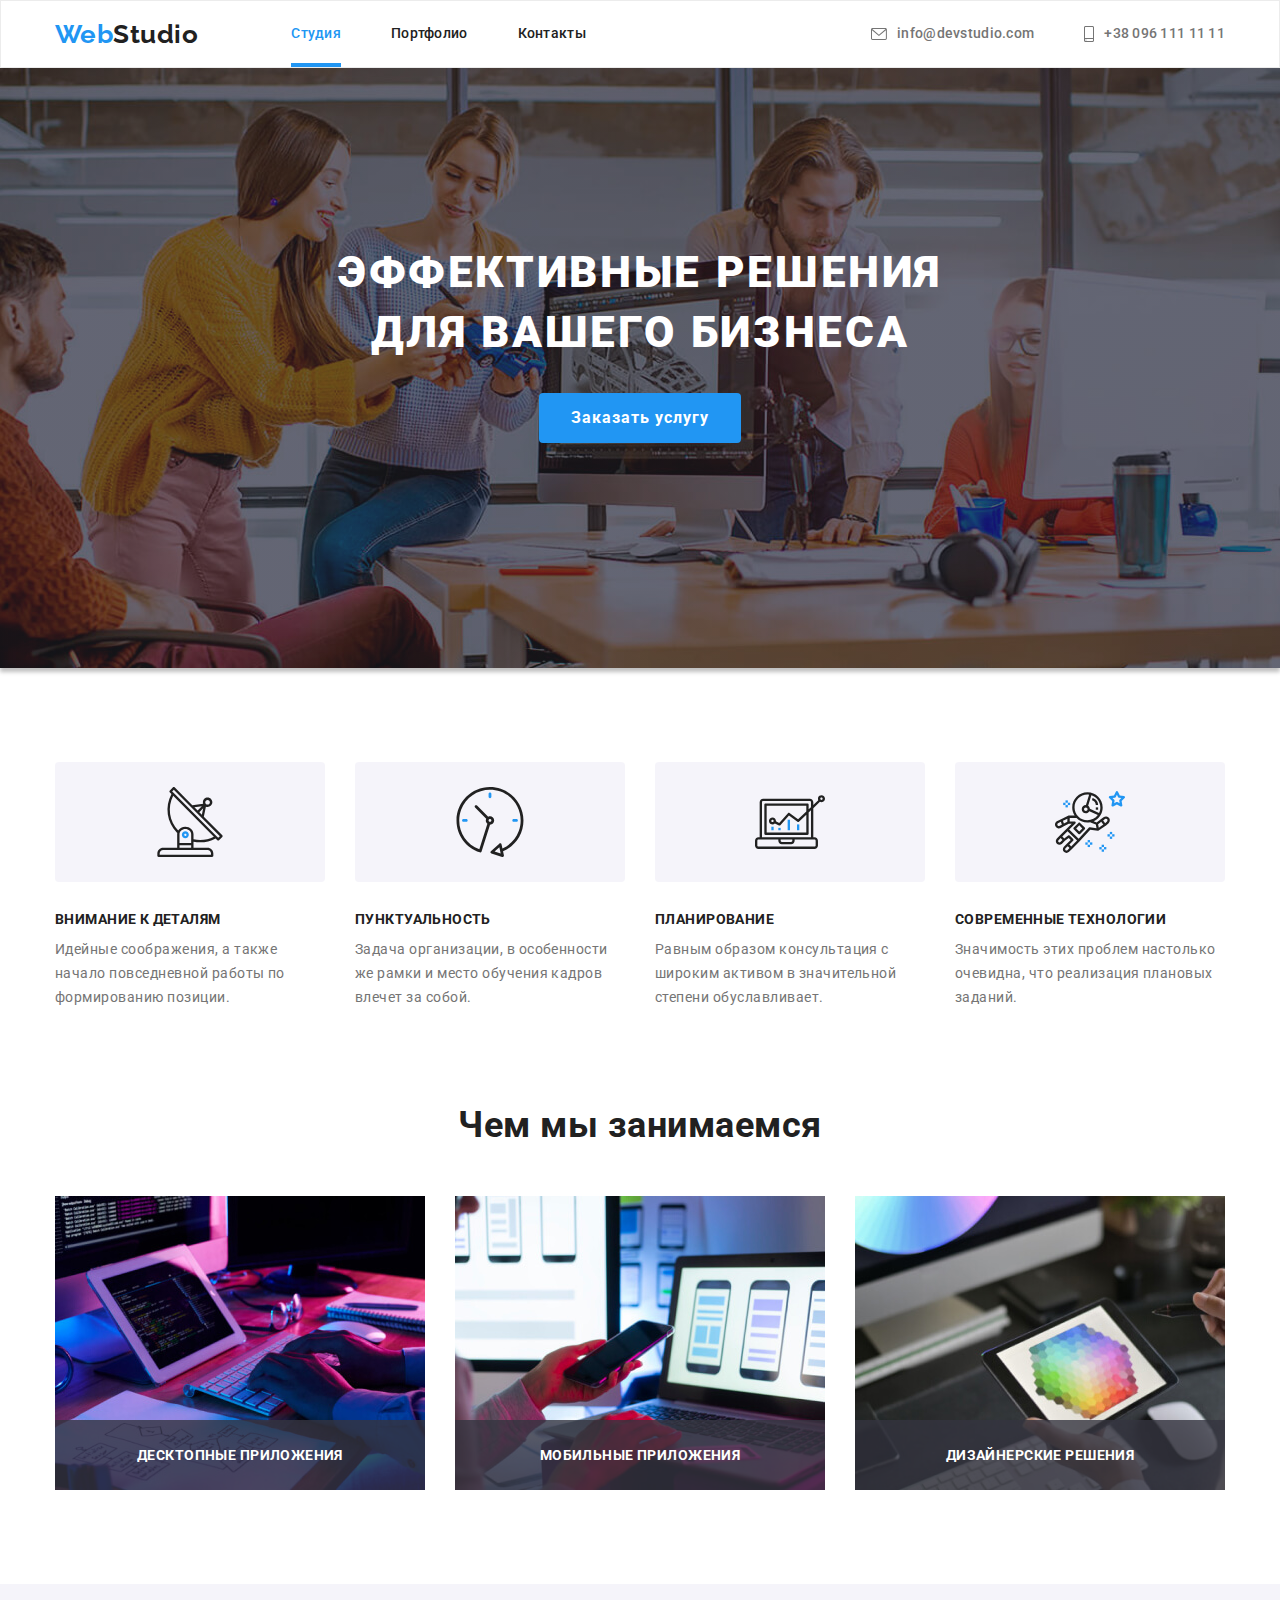
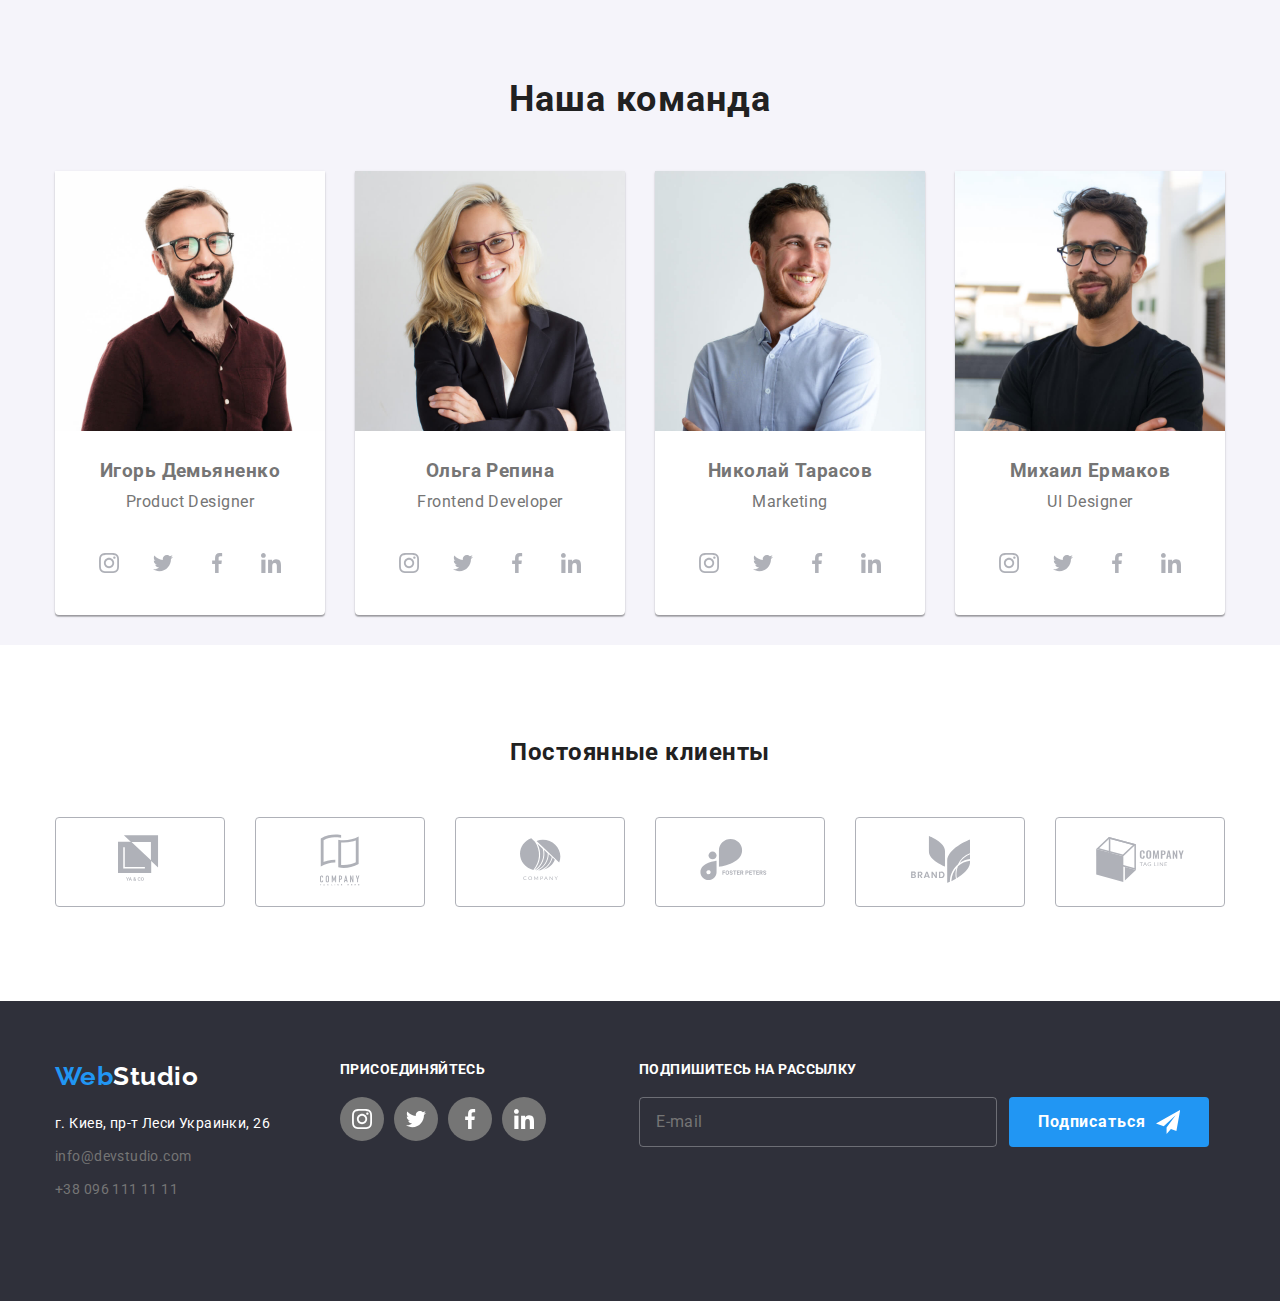
==== index.html @ d19e1346 "Копирование файлов из HW6" ====
<!DOCTYPE html>
<html lang="ru">
  <head>
    <meta charset="UTF-8" />
    <meta name="viewport" content="width=device-width, initial-scale=1.0" />
    <title>ВебСтудия</title>
    <!-- <base target="_blank"> -->
        <link href="https://fonts.googleapis.com/css2?family=Raleway:wght@700&family=Roboto:wght@400;500;700&display=swap" rel="stylesheet" />
        <link rel="stylesheet" href="https://cdnjs.cloudflare.com/ajax/libs/modern-normalize/1.0.0/modern-normalize.min.css" />
        <link rel="stylesheet" href="./css/style.css" />
  </head>

  <body class="body">
    <!--Шапка сайта-->
    <header class="header">

      <!-- Панель навигации -->
      <div class="conteiner">
        <nav class="navigation">
          <a href="./index.html" class="logo"><span>Web</span>Studio</a>
          
          <ul class="navigation-list list">
            <li class="navigation-list-item">
              <a href="./index.html"  class="link current">Студия</a></li>
            <li class="navigation-list-item">
              <a href="./portfolio.html"  class="link">Портфолио</a></li>
            <li class="navigation-list-item"><a href="" class="link">Контакты</a></li>
          </ul>
        </nav>
           <!-- Контакты -->
          <ul class="contact-list list">
            <li class="contact-list-item">
              <a href="mailto:info@devstudio.com" class="link">
                <svg class="contact-list-item-svg svg-email">
                  <use href="./images/header/sprite-header.svg#icon-envelope">
                  </use>
                </svg>
                <span>info@devstudio.com</span> 
             </a>   
            </li>

            <li class="contact-list-item"> 
              <a href="tel:+380961111111" class="phone">
                <svg class="contact-list-item-svg svg-phone">
                  <use href="./images/header/sprite-header.svg#icon-smartphone">
                  </use>
                </svg>
                <span>+38 096 111 11 11</span>
             </a>
            </li>

          </ul>
      </div>
    </header>

    <main>
     <!--Герой-->
     <section class="section-hero">
      <div class="section-hero-box">
        <h1 class="hero-title">Эффективные решения для вашего бизнеса</h1>
        <button type="button" class="hero-button" data-modal-open>Заказать услугу</button>
      </div>
    </section>

      <!--Наши особенности-->
      <section class="section-fearutes">
        <div class="conteiner">
          <h2 class="visually-hidden">Наши особенности</h2>
            <ul class="features-list  list">
              <li class="features-list-item-antenna position">
                <p class="features-list-title">Внимание к деталям</p>
                <p class="features-list-text">Идейные соображения, а также начало повседневной работы по формированию позиции.</p>
              </li>
              <li class="features-list-item-clock position">
                <p class="features-list-title">Пунктуальность</p>
                <p class="features-list-text">Задача организации, в особенности же рамки и место обучения кадров влечет за собой.</p>
              </li>
              <li class="features-list-item-diagram position">
                <p class="features-list-title">Планирование</p>
                <p class="features-list-text">Равным образом консультация с широким активом в значительной степени обуславливает.</p>
              </li>
              <li class="features-list-item-astronaut position">
                <p class="features-list-title">Современные технологии</p>
                <p class="features-list-text">Значимость этих проблем настолько очевидна, что реализация плановых заданий.</p>
              </li>
            </ul>
        </div>
    </section>

        <!--Чем мы занимаемся (what we do=wwd)-->
      <section class="section-wwd">
        <div class="conteiner">
          <h2 class="section-wwd-title">Чем мы занимаемся</h2>
          <ul class="section-wwd-list list" >
            <li class="section-wwd-list-item">
              <a href="" class="link" ><img src="./images/wwd/img-01.jpg" alt="Работает программист" width="370" height="294" />
              <div class="box-img">
                <p class="box-title">Десктопные приложения</p>
              </div>
              </a>
            </li>

            <li class="section-wwd-list-item">
              <a href="" class="link" ><img src="./images/wwd/img-02.jpg" alt="Работа над мобильным интерфейсом" width="370" height="294" />
                <div class="box-img"> 
                  <p class="box-title">Мобильные приложения</p>
                </div>
              </a>
            </li>

            <li class="section-wwd-list-item">
              <a href="" class="link" ><img src="./images/wwd/img-03.jpg" alt="Дизайнер выбирает цвет" width="370" height="294" />
                <div class="box-img">
                <p class="box-title">Дизайнерские решения</p>
                </div>
              </a>
            </li>
          </ul>
      </div>
    </section>

      <!--Наша команда-->
      <section class="section-team">
        <div class="conteiner">
        <h2 class="section-team-title">Наша команда</h2>
        <ul class="team-list list">

          <!--Игорь Демьяненко-->
          <li class="team-list-item">
            <img src="./images/our_team/img-01.jpg" class="team-img" alt="Фото Игоря Демьяненко" width="270" height="260" />
            <h3 class="team-title">Игорь Демьяненко</h3>
            <p class="team-text">Product Designer</p>

            <ul class="social-list list">
              <li class="social-list-item">
                <a href="https://www.instagram.com/" class="social-list-item-link" 
                aria-label="Инстаграм">
                  
                  <svg class="social-list-item-svg">
                    <use href="./images/sociallink/sprite-social-link.svg#icon-instagram">
                    </use>
                   </svg>
                </a>
              </li> 
              
              <li class="social-list-item">
                <a href="https://twitter.com/?lang=ru" class="social-list-item-link" 
                aria-label="Твиттер">
                   <svg class="social-list-item-svg">
                     <use href="./images/sociallink/sprite-social-link.svg#icon-twitter">
                     </use>
                    </svg>
                </a>
              </li>

                <li class="social-list-item">
                  <a href="https://www.facebook.com/" class="social-list-item-link" 
                  aria-label="Фейсбук">
                    <svg class="social-list-item-svg">
                      <use href="./images/sociallink/sprite-social-link.svg#icon-facebook">
                      </use>
                     </svg>
                  </a>
                </li>

                <li class="social-list-item">
                     <a href="https://www.linkedin.com/" class="social-list-item-link" 
                     aria-label="Линкедин">
                     <svg class="social-list-item-svg">
                       <use href="./images/sociallink/sprite-social-link.svg#icon-linkedin">
                       </use>
                      </svg>
                    </a>
                </li>
            </ul>

          </li>

          <!--Ольга Репина-->
          <li class="team-list-item">
            <img src="./images/our_team/img-02.jpg" class="team-img" alt="Фото Ольги Репиной" width="270" height="260" />
            <h3 class="team-title">Ольга Репина</h3>
            <p class="team-text">Frontend Developer</p>

              <ul class="social-list list">
                  <li class="social-list-item">
                    <a href="https://www.instagram.com/" class="social-list-item-link" 
                    aria-label="Инстаграм">
                      
                      <svg class="social-list-item-svg">
                        <use href="./images/sociallink/sprite-social-link.svg#icon-instagram">
                        </use>
                       </svg>
                    </a>
                  </li> 
                  
                  <li class="social-list-item">
                    <a href="https://twitter.com/?lang=ru" class="social-list-item-link" 
                    aria-label="Твиттер">
                       <svg class="social-list-item-svg">
                         <use href="./images/sociallink/sprite-social-link.svg#icon-twitter">
                         </use>
                        </svg>
                    </a>
                  </li>

                    <li class="social-list-item">
                      <a href="https://www.facebook.com/" class="social-list-item-link" 
                      aria-label="Фейсбук">
                        <svg class="social-list-item-svg">
                          <use href="./images/sociallink/sprite-social-link.svg#icon-facebook">
                          </use>
                         </svg>
                      </a>
                    </li>

                    <li class="social-list-item">
                         <a href="https://www.linkedin.com/" class="social-list-item-link" 
                         aria-label="Линкедин">
                         <svg class="social-list-item-svg">
                           <use href="./images/sociallink/sprite-social-link.svg#icon-linkedin">
                           </use>
                          </svg>
                        </a>
                    </li>
                </ul>
          </li>

          <!--Николай Тарасов-->
          <li class="team-list-item">
            <img src="./images/our_team/img-03.jpg" class="team-img" alt="Фото Николая Тарасова" width="270" height="260" />
            <h3 class="team-title">Николай Тарасов</h3>
            <p class="team-text">Marketing</p>
            <ul class="social-list list">
              <li class="social-list-item">
                <a href="https://www.instagram.com/" class="social-list-item-link" 
                aria-label="Инстаграм">
                  
                  <svg class="social-list-item-svg">
                    <use href="./images/sociallink/sprite-social-link.svg#icon-instagram">
                    </use>
                   </svg>
                </a>
              </li> 
              
              <li class="social-list-item">
                <a href="https://twitter.com/?lang=ru" class="social-list-item-link" 
                aria-label="Твиттер">
                   <svg class="social-list-item-svg">
                     <use href="./images/sociallink/sprite-social-link.svg#icon-twitter">
                     </use>
                    </svg>
                </a>
              </li>

                <li class="social-list-item">
                  <a href="https://www.facebook.com/" class="social-list-item-link" 
                  aria-label="Фейсбук">
                    <svg class="social-list-item-svg">
                      <use href="./images/sociallink/sprite-social-link.svg#icon-facebook">
                      </use>
                     </svg>
                  </a>
                </li>

                <li class="social-list-item">
                     <a href="https://www.linkedin.com/" class="social-list-item-link" 
                     aria-label="Линкедин">
                     <svg class="social-list-item-svg">
                       <use href="./images/sociallink/sprite-social-link.svg#icon-linkedin">
                       </use>
                      </svg>
                    </a>
                </li>
            </ul>

          </li>

          <!--Михаил Ермаков-->
          <li class="team-list-item">
            <img src="./images/our_team/img-04.jpg" class="team-img" alt="Фото Михаила Ермакова" width="270" height="260" />
            <h3 class="team-title">Михаил Ермаков</h3>
            <p class="team-text">UI Designer</p>
            <ul class="social-list list">

              <li class="social-list-item">
                <a href="https://www.instagram.com/" class="social-list-item-link" 
                aria-label="Инстаграм">
                  
                  <svg class="social-list-item-svg">
                    <use href="./images/sociallink/sprite-social-link.svg#icon-instagram">
                    </use>
                   </svg>
                </a>
              </li> 
              
              <li class="social-list-item">
                <a href="https://twitter.com/?lang=ru" class="social-list-item-link" 
                aria-label="Твиттер">
                   <svg class="social-list-item-svg">
                     <use href="./images/sociallink/sprite-social-link.svg#icon-twitter">
                     </use>
                    </svg>
                </a>
              </li>

                <li class="social-list-item">
                  <a href="https://www.facebook.com/" class="social-list-item-link" 
                  aria-label="Фейсбук">
                    <svg class="social-list-item-svg">
                      <use href="./images/sociallink/sprite-social-link.svg#icon-facebook">
                      </use>
                     </svg>
                  </a>
                </li>

                <li class="social-list-item">
                     <a href="https://www.linkedin.com/" class="social-list-item-link" 
                     aria-label="Линкедин">
                     <svg class="social-list-item-svg">
                       <use href="./images/sociallink/sprite-social-link.svg#icon-linkedin">
                       </use>
                      </svg>
                    </a>
                </li>
            </ul>

          </li>
        </ul>
      </div>
    </section>

    <!-- Постоянные клиенты -->
  <section class="section-our-clients">
     <div class="conteiner">
      <h2 class="section-our-clients-title">Постоянные клиенты</h2>
        <ul class="our-clients-list list">

          <li class="our-clients-list-item">
            <a href="" class="link">
              <svg width="44.27" height="49.23" class="clients-logo-svg">
                <use href="./images/clients/sprite-our-clients.svg#icon-logo-1"></use>
              </svg>
               </a>
          </li>
              
          <li class="our-clients-list-item">
            <a href="" class="link"> 
              <svg width="40" height="52" class="clients-logo-svg">
              <use href="./images/clients/sprite-our-clients.svg#icon-logo-2"></use>
            </svg></a>
          </li>
          
          <li class="our-clients-list-item">
            <a href="" class="link"> 
              <svg width="41" height="42.6" class="clients-logo-svg">
              <use href="./images/clients/sprite-our-clients.svg#icon-logo-3"></use>
            </svg></a>
          </li>
          
          <li class="our-clients-list-item">
            <a href="" class="link"> 
              <svg width="79.66" height="42.02"  class="clients-logo-svg">
              <use href="./images/clients/sprite-our-clients.svg#icon-logo-4"></use>
            </svg></a>
          </li>
          
          <li class="our-clients-list-item">
            <a href="" class="link"> 
              <svg width="59" height="47" class="clients-logo-svg">
              <use href="./images/clients/sprite-our-clients.svg#icon-logo-5"></use>
            </svg></a>
          </li>
          
          <li class="our-clients-list-item">
            <a href="" class="link"> 
              <svg width="88.48" height="45.44" class="clients-logo-svg">
              <use href="./images/clients/sprite-our-clients.svg#icon-logo-6"></use>
            </svg></a>
          </li>
        </ul>

    </div>

  </section>
    </main>

    <!--Футер-->
    <footer class="footer">
      <div class="conteiner">
        <div class="footer-contact-info">
        <a href="./index.html" class="logo"><span>Web</span>Studio</a>

        <!--Адрес-->
          <address class="address">
            <a href="https://goo.gl/maps/H4oMKSPXDtihbx1r6" target="_blank" class="address-map">г. Киев, пр-т Леси Украинки, 26</a>

            <ul class="footer-contact list">
                <li class="footer-contact-item"><a href="mailto:info@devstudio.com" class="link">info@devstudio.com</a></li>
              <li class="footer-contact-item"><a href="tel:+380961111111" class="phone">+38 096 111 11 11</a></li>
          </ul>
          </address>
        </div>

       <!-- Социальные сети -->

        <div class="footer-social">
          <p class="footer-social-title">Присоединяйтесь</p>

          <ul class="social-list list">
              
            <li class="social-list-item">
              <a href="https://www.instagram.com/" class="social-list-item-link" 
              aria-label="Инстаграм">
                
                <svg class="social-list-item-svg">
                  <use href="./images/sociallink/sprite-social-link.svg#icon-instagram">
                  </use>
                 </svg>
              </a>
            </li> 
            
            <li class="social-list-item">
              <a href="https://twitter.com/?lang=ru" class="social-list-item-link" 
              aria-label="Твиттер">
                 <svg class="social-list-item-svg">
                   <use href="./images/sociallink/sprite-social-link.svg#icon-twitter">
                   </use>
                  </svg>
              </a>
            </li>

            <li class="social-list-item">
                <a href="https://www.facebook.com/" class="social-list-item-link" 
                aria-label="Фейсбук">
                  <svg class="social-list-item-svg">
                    <use href="./images/sociallink/sprite-social-link.svg#icon-facebook">
                    </use>
                   </svg>
                </a>
            </li>

            <li class="social-list-item">
                   <a href="https://www.linkedin.com/" class="social-list-item-link" 
                   aria-label="Линкедин">
                   <svg class="social-list-item-svg">
                     <use href="./images/sociallink/sprite-social-link.svg#icon-linkedin">
                     </use>
                    </svg>
                  </a>
            </li>
         </ul>
        </div>

  <!-- Подпишитесь на рассылку -->
        <div class="mail-box">
          <p class="mail-title">Подпишитесь на рассылку</p>
          <form action="#" class="mail-form">
            <input type="email" class="mail-form-input" name="user-mail" required placeholder="E-mail">
            <button type="submit" class="mail-button">Подписаться</button>
          </form>
        </div>

      </div>
    </footer>

<!-- === Модальное окно === -->

<div class="pop-ups is-hidden" data-modal>
  <div class="pop-ups_popup">
    <div class="pop-ups_modal">
      <button type="button" class="modal-close-btn" data-modal-close>
        <svg  class="modal-close-btn-svg">
          <use href="./images/mod_window/sprite-modal-window-close.svg#icon-close-black-18dp"></use>
        </svg>
      </button>

      <h2 class="modal-form-title">Оставьте свои данные, мы вам перезвоним</h2>
      <form action="#" class="modal-form">
               
        <div class="modal-form-field">
          <label for="user-name" class="modal-form-users-info">Имя</label>
          <input type="text" name="user-name" id="user-name" class="modal-form-input">
          <svg class="modal-form-input-icon-svg">
            <use href="./images/mod_window/sprite-modal-window.svg#icon-person-black" >

            </use>
          </svg>
        
        </div>

        <div class="modal-form-field">
          <label for="user-phone" class="modal-form-users-info">Телефон</label>
          <input type="tel" name="user-phone" id="user-phone" class="modal-form-input">
          <svg class="modal-form-input-icon-svg">
            <use href="./images/mod_window/sprite-modal-window.svg#icon-phone-black" >

            </use>
          </svg>
        </div>

        <div class="modal-form-field">
          <label for="user-email" class="modal-form-users-info">Почта</label>
          <input type="email" name="user-email" id="user-email" class="modal-form-input">
          <svg class="modal-form-input-icon-svg">
            <use href="./images/mod_window/sprite-modal-window.svg#icon-email-black" >

            </use>
          </svg> 
        </div>

        <div class="modal-form-field">
          <label for="user-message">Комментарий</label>
          <textarea name="user-message" id="user-message" class="modal-form-message modal-form-message-text" placeholder="Введите текст"></textarea>
        </div>

        <input type="checkbox" name="user-policy" id="user-policy" class="modal-form-checkbox visually-hidden">
          <label for="user-policy" class="modal-form-label-checkbox">
            <p class="modal-form-label-checkbox-text">Соглашаюсь с рассылкой и принимаю</p>  
            <a href="" class="modal-form-label-checkbox-link">Условия договора</a>
          </label>

        <button type="submit" class="modal-form-btn">Отправить</button>
      </form>
    </div>
  </div>
</div>

<script src="./js/modal.js"></script>
  </body>


</html>
---- css/style.css ----
*, 
*::before, 
*::after {
  margin: 0;
  padding: 0;
  /* outline: 1px solid yellow; */
}

.link, .phone, .hero-button, .social-list-item-link,
.filter-button, .clients-logo-svg, .modal-close-btn-svg,
 .modal-form-btn, .modal-form-input {
 /* transition-property: background-color; 
 transition-duration: 2000ms;
 transition-timing-function: cubic-bezier(0.4, 0, 0.2, 1); */
 transition: all 250ms cubic-bezier(0.4, 0, 0.2, 1);
}

img {display: block;}

address {font-style: normal;}

button {cursor: pointer;}

/* CSS-переменные проекта */
:root {
  --primery-text-color: #757575;
  --title-text-color: #212121;
  --accent-color: #2196f3;
  --footer-contact-color: rgba(255, 255, 255, 0.6);
  --primery-white-color: #ffffff;
  --portfolio-button-color: #F5F4FA;
  --hero-footer-background-color: #2F303A
}

/* ========== Основные стили для страниц ========== */
.body {
  background-color: #ffffff;
  color: var(--primery-text-color);
  font-family: Roboto, sans-serif;
  letter-spacing: 0.03em;
}

/* убираем маркеры для списка */
.list {
  list-style: none;
}

/* ========= Контейнер ========= */
.conteiner {
  margin: 0 auto;
  width: 1200px;
  padding: 0 15px;
 }
/* ================================ */

.visually-hidden {
  position: absolute !important;
  clip: rect(1px 1px 1px 1px); /* IE6, IE7 */
  clip: rect(1px, 1px, 1px, 1px);
  padding: 0 !important;
  border: 0 !important;
  height: 1px !important;
  width: 1px !important;
  overflow: hidden;
}


/* ========== Header ========== */
.header {
  background-color: var(--primery-white-color);
  border: 1px solid #ECECEC;
  /* padding-top: 24px;
  padding-bottom: 25px; */
}

.header .conteiner {
  display: flex;
  align-items: center;
}

/* ========== Панель навигации =========== */

.header .navigation {
display: flex;
align-items: center;
 }

.navigation-list 
{display: flex;
  }

.navigation-list-item:not(:last-child) {
  margin-right: 50px;
 }

.navigation-list-item .link {
  display: inline-block;
  }

.navigation-list-item 
 {width: max-content; }

.header .link {
  color: var(--title-text-color);
  font-weight: 500;
  font-size: 14px;
  line-height: 1.14;
  letter-spacing: 0.02em;
  text-decoration: none;
  padding: 25px 0;
  position: relative;
  } 

  .link.current::after {
    content: "";
    width: 100%;
    height: 4px;
    background-color: var(--accent-color);
    /* margin-top: 28px; */
    display: block;
    position: absolute;
    left: 0px;
    right: 0px;
    bottom: 0;
    }

  .header .link:hover,
  .header .link:focus {
  color: var(--accent-color);

}

  .link.current:hover::after {color: var(--accent-color);}
          
  
  .header .link.current {
    color: var(--accent-color);}
  
  .link:hover.current::after {
    background-color: var(--accent-color);
  }

   

 /* ========== Logo ========== */ 

.logo {
  margin-right: 93px;
  color: var(--title-text-color);
  font-family: Raleway;
  font-weight: 700;
  font-size: 26px;
  text-decoration: none;
  line-height: 1.19;  
  }
  
.logo > span {
    color: var(--accent-color);
  }
          
.logo {display: flex;}


 
  /*=========== Контакты (header) ===========*/

.contact-list .phone {
  color: var(--primery-text-color);
  font-weight: 500;
  font-size: 14px;
  line-height: 1.14;
  letter-spacing: 0.02em;
  text-decoration: none;
}

.contact-list .phone:hover,
.contact-list .phone:focus {color: var(--accent-color);}

.contact-list .link {color: var(--primery-text-color)}
.contact-list .link:hover,
.contact-list .link:focus {color: var(--accent-color);}

.contact-list {
  display: flex;
  align-items: center;
  margin-left: auto;
}

.contact-list-item {
  display: flex;
  align-items: center; 
}

.contact-list-item .link,
.contact-list-item .phone {
  display: flex;
  align-items: center; 
}

.contact-list-item:not(:last-child) {
 margin-right: 50px;
}

.contact-list-item-svg {
  fill: var(--primery-text-color);
  margin-right: 10px;
}

.svg-email {
  width: 16px;
  height: 12px;
  cursor: pointer;
}

.svg-phone {
  width: 10px;
  height: 16px;
  cursor: pointer;
}

.contact-list .phone:hover .contact-list-item-svg {
  fill: var(--accent-color);
}

.contact-list .link:hover .contact-list-item-svg {
  fill: var(--accent-color);
}


/* ============= Стили для index.html ================ */

/* Герой */
.hero-title {
  color: var(--primery-white-color);;
  font-weight: 900;
  font-size: 44px;
  line-height: 1.36;
  text-align: center;
  letter-spacing: 0.06em;
  text-transform: uppercase; 
  margin-bottom: 30px;
}

.hero-button {
  border-radius: 4px;
  border: transparent;
  font-family: inherit;
  color: var(--primery-white-color);
  font-weight: 700;
  font-size: 16px;
  line-height: 1.87;
  letter-spacing: 0.06em;
  background-color: var(--accent-color);
  text-decoration: none;
  text-align: center;
  padding: 10px 32px;
  min-width: 200px;
  height: 50px;}

.hero-button:hover
 {color: var(--accent-color);
  background-color: var(--primery-white-color);
}

.hero-button:focus {
  outline: none;
}

.section-hero {
  display: flex;
  min-height: 600px;
  max-width: 1600px;
  /* padding-top: 50px; */
  padding-bottom: 50px;
  padding-right: 15px;
  padding-left: 15px;
  justify-content: center; 
  align-items: center;
  margin-right: auto;
  margin-left: auto;
  margin-bottom: 94px;
 
 background-image: linear-gradient(to right, rgba(47, 48, 58, 0.4), rgba(47, 48, 58, 0.4)), url(../images/hero/Img.jpg); 
 background-repeat: no-repeat;
 background-position: center;
 background-size: cover;
 box-shadow: 0px 4px 4px rgba(0, 0, 0, 0.25);}
  
.section-hero-box {
  text-align: center;
  max-width: 696px;}
  
/* Sections */

/* ========== Наши особенности ========== */

.section-features .conteiner {
  display: flex;
}
.section-features {
  background-color: #E5E5E5;;
}

.features-list {
display: flex;
align-items: center;
margin-bottom: 94px;
}

.position:not(:last-child) {
  margin-right: 30px;
}

.features-list-title {
  margin-bottom: 10px;
  color: var(--title-text-color);
  font-weight: 700;
  font-size: 14px;
  line-height: 1.14;
  letter-spacing: 0.03em;
  text-transform: uppercase;
}

.features-list-text {
  font-weight: 400;
  font-size: 14px;
  line-height: 1.71;
}

.features-list-item-antenna::before {
content: "";  
width: 270px;
height: 120px;
border-radius: 4px;
background-color: #F5F4FA;
display: block;
margin-bottom: 30px;
background-repeat: no-repeat;
background-position: center;
background-image: url(../images/our_features/antenna.svg)
} 

.features-list-item-clock::before {
content: "";  
width: 270px;
height: 120px;
border-radius: 4px;
background-color: #F5F4FA;
display: block;
margin-bottom: 30px;
background-repeat: no-repeat;
background-position: center;
background-image: url(../images/our_features/clock.svg)
  } 

  .features-list-item-diagram::before {
  content: "";  
  width: 270px;
  height: 120px;
  border-radius: 4px;
  background-color: #F5F4FA;
  display: block;
  margin-bottom: 30px;
  background-repeat: no-repeat;
  background-position: center;
  background-image: url(../images/our_features/diagram.svg)
  } 

    .features-list-item-astronaut::before {
  content: "";  
  width: 270px;
  height: 120px;
  border-radius: 4px;
  background-color: #F5F4FA;
  display: block;
  margin-bottom: 30px;
  background-repeat: no-repeat;
  background-position: center;
  background-image: url(../images/our_features/astronaut.svg)
  } 


/* ============ Чем мы занимаемся ================*/
.section-wwd {
  margin-bottom: 94px;
  }

.section-wwd-title {
  margin-bottom: 50px;
  color: var(--title-text-color);
  font-weight: 700;
  font-size: 36px;
  line-height: 1.17;
  text-align: center;
  }

  .section-wwd-list {
    display: flex;
  }

  .section-wwd-list-item:not(:last-child) {
    margin-right: 30px;
  }

.section-wwd-list-item {
  position: relative;
}

.box-title {
  color: var(--primery-white-color);
  font-weight: 700;
  font-size: 14px;
  line-height: 1.142;
  text-align: center;
  letter-spacing: 0.03em;
  text-transform: uppercase;  
}

.box-img {
display: flex;
justify-content: center;
align-items: center;
text-align: center;
width: 370px;
min-height: 70px;
background-color: rgb(52, 53, 64, 80%);
position: absolute;
z-index: 1;
bottom: 0;
left: 0;
}

/* Наша команда */
.section-team {
  padding-top: 94px;
  padding-bottom: 30px;
  margin-bottom: 94px;
  background-color: var(--portfolio-button-color);
  } 

.section-team-title {
  margin-bottom: 50px;
  color: var(--title-text-color);
  font-size: 36px;
  line-height: 42px;
  letter-spacing: 0.03em;
  font-weight: 700;
  line-height: 1.19;
  text-align: center;
}

.team-list{
  display: flex;
} 

.team-list-item:not(:last-child) {
  margin-right: 30px;
}

.team-list-item {
  text-align: center;
  background-color: var(--primery-white-color);
  border-radius: 0px 0px 4px 4px;
  box-shadow: 0px 1px 3px rgba(0, 0, 0, 0.12), 0px 1px 1px rgba(0, 0, 0, 0.14), 0px 2px 1px rgba(0, 0, 0, 0.2);
}
.team-img {
  margin-bottom: 30px;
}

.team-title {
  margin-bottom: 10px;
}

.team-text {
  font-weight: 400;
  font-size: 16px;
  line-height: 1.19;
  margin-bottom: 30px;
}

.social-list {
display: flex; 
justify-content: center;
margin-bottom: 30px;
}

.social-list-item:not(:last-child)
{margin-right: 10px;}

.social-list-item-link {
display: flex;
justify-content: center;
align-items: center;
width: 44px;
height: 44px;
background-color: #ffffff;
border-radius: 50%; 
}

.social-list-item-svg {
 width: 20px;
 height: 20px;
 fill: #AFB1B8;}

.social-list-item-link:hover {
  background-color: var(--accent-color);
}

.social-list-item-link:hover .social-list-item-svg {
  fill: var(--primery-white-color);
}

.footer .social-list-item-svg {
width: 20px;
height: 20px;
fill: var(--primery-white-color);}

.footer .social-list-item-link {
  background-color: var(--primery-text-color);
}

.footer .social-list-item-link:hover {
  background-color: var(--accent-color);
}


/* ========== Постоянные клиенты ========== */
.section-our-clients {
  margin-bottom: 94px;
  text-align: center;
}

.section-our-clients-title {
  color: var(--title-text-color);
  margin-bottom: 50px;
}

.our-clients-list {
  display: flex;
  justify-content: center;
  align-items: center;
 }

.our-clients-list-item {
  display: flex;
  justify-content: center;
  align-items: center;
  width: 170px;
  height: 90px;
  background-color: var(--primery-white-color);
  border: 1px solid #AFB1B8;
  border-radius: 4px;
  align-items: center;
 }

.clients-logo-svg {
fill: #AFB1B8;
 }

.our-clients-list-item:not(:last-child) {
  margin-right: 30px;
}

.our-clients-list-item:hover .clients-logo-svg{
  fill: var(--accent-color);
}

.our-clients-list-item:hover {
  border: 1px solid var(--accent-color)
}

/* ========== Футер ========= */
/* =========================== */

.footer .logo {
  color: var(--primery-white-color);
  font-family: Raleway;
  font-weight: 700;
  font-size: 26px;
  line-height: 1.19;
  text-decoration: none;
  margin: 0 0 20px;
}

.footer .logo > span {
  color: var(--accent-color);
}
 
.address-map {
color: var(--primery-white-color);  
font-weight: 400;
font-size: 14px;
line-height: 1.71;
letter-spacing: 0.03em;
text-decoration: none;
margin-bottom: 9px;
}

.footer-contact .link,
.footer-contact .phone {
  color: var(--primery-text-color);
  font-weight: 400;
  font-size: 14px;
  line-height: 1.71;
  letter-spacing: 0.03em;
  text-decoration: none;
}
 
.footer-contact .link:hover,
.footer-contact .phone:hover,
.footer-contact .link:focus,
.footer-contact .phone:focus {color: var(--accent-color)}

.footer {
  padding-top: 60px;
  padding-bottom: 60px;
}

.footer .conteiner {
  display: flex;
  margin-left: auto;
  } 

 .footer-contact-info {
   margin-right: 70px;
 } 

.address {
  display: flex;
  flex-direction: column;
}
.footer-contact {
  display: flex;
  flex-direction: column;
}

.footer-contact-item:not(:last-child) {
  margin-bottom: 9px;
}

.footer {
  background-color: var(--hero-footer-background-color);
}

.footer-social {
  margin-right: 93px;
}

.footer-social-title {
font-weight: 700;
font-size: 14px;
line-height: 1.142;
letter-spacing: 0.03em;
text-transform: uppercase;
color: var(--primery-white-color);
margin-bottom: 20px;
}

/* ===========Подпишитесь на рассылку=========== */
.mail-box {
display: flex;
width: 570px;
height: 86px;
margin-bottom: 94px;
flex-wrap: wrap;

}

.mail-title {
font-weight: 700;
font-size: 14px;
line-height: 1.143;
letter-spacing: 0.03em;
text-transform: uppercase;
color: var(--primery-white-color);
margin-bottom: 20px;

}

.mail-form {
width: 570px;
height: 50px;
display: flex;

}

.mail-form-input {
padding: 0 16px;
width: 358px;
height: 50px;
border: none;
border-radius: 4px;
border: 1px solid rgba(255, 255, 255, 0.3);
background-color: transparent;
margin-right: 12px;

font-weight: 400;
font-size: 16px;
line-height: 1.25;
letter-spacing: 0.03em;
color: var(--primery-white-color);
}

.mail-form-input:focus {
  outline: none;
  border: 1px solid var(--primery-white-color);
   
}

.mail-button {
  display: flex;
  align-items: center;
  border-radius: 4px;
  border: transparent;
  font-family: inherit;
  color: var(--primery-white-color);

  font-weight: 700;
  font-size: 16px;
  line-height: 1.87;
  letter-spacing: 0.06em;

  background-color: var(--accent-color);
  text-decoration: none;
  text-align: center;
  padding: 10px 29px;
  min-width: 200px;
  height: 50px;
}

.mail-button:focus {
  outline: none;
  border: 1px solid var(--primery-white-color); 
}

.mail-button::after {
  content: "";
  width: 24px;
  height: 24px;
  color: var(--primery-white-color);
  background-image: url(../images/sociallink/icon-send.svg);
  background-size: contain;
  margin-left: 10px;
}

/* ================End футера=============== */















/* ================= Стили для portfolio.html ===================*/

/* Портфолио */
.portfolio {
  padding-bottom: 94px;
  padding-top: 94px;
 }

/* Фильтры */

.filter-button {
  font-weight: 500;
  font-size: 16px;
  line-height: 1.62;
  text-align: center;
  display: inline-block;
  border-radius: 4px;
  padding: 6px 22px;
  min-width: 29px;
  height: 38px;
  border: transparent;
  font-family: inherit;
  color: var(--title-text-color);
  letter-spacing: 0.03em;
  background-color: var(--portfolio-button-color);
  text-decoration: none;  
}

.filter-button:hover,
.filter-button:focus {
  color: var(--primery-white-color);
  background-color: var(--accent-color);
  box-shadow: 0px 3px 1px rgba(0, 0, 0, 0.1), 0px 1px 2px rgba(0, 0, 0, 0.08), 0px 2px 2px rgba(0, 0, 0, 0.12);
}
.portfolio .conteiner {
  display: flex;
  flex-direction: column;
 }

.filter {
  display: flex; 
  margin: 0 auto;
  margin-bottom: 34px;
}

.filter-item:not(:last-child) {
  margin-right: 8px;
}

/* ============ Проекты ============*/



.project-list-item .link {
  text-decoration: none;
 }

.project-list-item:hover {
  box-shadow: 0px 1px 1px rgba(0, 0, 0, 0.12), 0px 4px 4px rgba(0, 0, 0, 0.06), 1px 4px 6px rgba(0, 0, 0, 0.16);
}

.project-list-item .title {
  color: var(--title-text-color);
  font-weight: bold;
  font-size: 18px;
  line-height: 2;
  letter-spacing: 0.06em;
  }

.project-list-item .text {
  color: var(--primery-text-color);
  font-weight: 400;
  font-size: 16px;
  line-height: 1.87;
  }

.project-list {
   display: flex;
   flex-wrap: wrap;
 }

.project-list-item:not(:nth-child(3n)) {
   margin-right: 30px;
 }

.project-list-item:not(:nth-last-child(-n+3)) {
  margin-bottom: 30px;
}

.project-list-item-footer {
  padding: 20px 24px;
}

.project-list-item-img {
  position: relative;
  overflow: hidden;
}

.overlay {
  display: flex;
  justify-content: center;
  align-items: center;
  padding: 0 24px 0 24px;
  width: 100%;
  height: 100%;
  background-color: rgb(33, 150, 243, 90%);

  position: absolute;
  top: 0;
  left: 0;
  overflow: hidden;
  opacity: 0;
  
  pointer-events: none;

  transform: translateY(100%);
  transition: all 500ms linear;
}

.project-list-item:hover .overlay{
opacity: 1;
overflow: visible;
pointer-events: unset;
transform: translateY(0);
}

.overlay-title {
font-weight: 400;
font-size: 18px;
line-height: 1.56;
letter-spacing: 0.03em;
color: var(--primery-white-color);
}


/* ========== Модальное окно ========== */
/* ==================================== */

.is-hidden {
opacity: 0;  
visibility: hidden;
pointer-events: none;
}

/* общий div для модальных окон */
.pop-ups {
position: fixed;
left: 0;
right: 0;
top: 0;
bottom: 0;
z-index: 9;
background-color: rgba(0,0,0,0.5);
transition: all 500ms ease;
} 

/* поддерживающий div для модального окна, по
которому центрируем модальное окно */
.pop-ups_popup {
position: absolute;
left: 0;
right: 0;
top: 0;
bottom: 0;
overflow: hidden auto;
padding: 20px 0;
display: flex;
}

.pop-ups_modal {
max-width: 528px;
width: 100%;
min-height: 581px;
padding: 40px;
position: relative;
margin: auto;
background-color: var(--primery-white-color);
box-shadow: 0px 1px 3px rgba(0, 0, 0, 0.12), 0px 1px 1px rgba(0, 0, 0, 0.14), 0px 2px 1px rgba(0, 0, 0, 0.2);
border-radius: 4px;

transform: translateY(0) scale(1) rotate(720deg);
transition: all 750ms ease;
transition-delay: 1s;
}

.pop-ups.is-hidden {
opacity: 0;
visibility: hidden;
transition-delay: 1s;
}

.is-hidden .pop-ups_modal {
transform: translateY(-200%) scale(0.4);
/* transition: all 1s ease; */
transition-delay: 0s;
}

.modal-close-btn {
position: absolute;
display: flex;
justify-content: center;
align-items: center;
right: 8px;
top: 8px;
border-radius: 50%;
width: 30px;
height: 30px;
background: var(--primery-white-color);
border: 1px solid rgba(0, 0, 0, 0.1);
}

.modal-close-btn-svg {
 width: 18px;
 height: 18px;
 fill: var(--title-text-color);

}

 .modal-close-btn:hover .modal-close-btn-svg {
  fill: var(--accent-color);
 }

.modal-form-title {
margin-bottom: 12px;
font-weight: 700;
font-size: 20px;
line-height: 1.15;
text-align: center;
letter-spacing: 0.03em;
color: var(--title-text-color);
}

.modal-form {
  display: flex;
  flex-direction: column;
  }

.modal-form-field {
position: relative;
margin-bottom: 10px;
}

.modal-form-users-info {
  margin-bottom: 5px;
}

.modal-form-input {
width: 100%;
height: 40px;
padding-left: 42px;

border: 1px solid rgba(33, 33, 33, 0.2);
border-radius: 4px;

font-weight: 400;
font-size: 12px;
line-height: 1.167;
letter-spacing: 0.01em;
color: var(--primery-text-color);
}

.modal-form-input-icon-svg {
  position: absolute;
  top: 50%;
  left: 12px;
  transform: translateY(0%);
  width: 18px;
  height: 18px;
  fill: var(--title-text-color);
  pointer-events: none;
}

.modal-form-input:focus + .modal-form-input-icon-svg {
  fill: var(--accent-color); 
}

.modal-form-input:focus, 
.modal-form-message:focus {
  outline: none;
  border-color: var(--accent-color);
}

.modal-form-message-text {
font-weight: 400;
font-size: 12px;
line-height: 1.167;
letter-spacing: 0.01em;
color: rgba(117, 117, 117, 0.5);
cursor: text;
}

.modal-form-message {
width: 100%;
height: 120px;
padding: 12px 16px;
border: 1px solid rgba(33, 33, 33, 0.2);
border-radius: 4px;
resize: none;

font-weight: 400;
font-size: 12px;
line-height: 1.167;
letter-spacing: 0.01em;
color: var(--primery-text-color);
}

.modal-form-label-checkbox {
  display: flex;
  align-items: center;
  margin-bottom: 30px;
}

.modal-form-label-checkbox::before {
  content: "";
  display: block;
  width: 16px;
  height: 15px;
  outline: 0.2px solid var(--title-text-color);
  background-color: var(--primery-white-color);
  margin-right: 7px;
  }

.modal-form-label-checkbox-text {
font-weight: 400;
font-size: 14px;
line-height: 1.71;
letter-spacing: 0.03em;
margin-right: 4px;
}

.modal-form-checkbox:checked + .modal-form-label-checkbox {
  color: var(--accent-color); 
}
.modal-form-checkbox:checked + .modal-form-label-checkbox::before {
  background-image: url(../images/mod_window/icon-check.svg);
}

.modal-form-label-checkbox-link {
  color: var(--accent-color);
}

.modal-form-btn {
width: 200px;
height: 50px;
border: transparent;
margin: auto;

background: var(--accent-color);
box-shadow: 0px 4px 4px rgba(0, 0, 0, 0.15);
border-radius: 4px;

font-weight: 400;
font-size: 16px;
line-height: 1.87;
text-align: center;
letter-spacing: 0.06em;
color: var(--primery-white-color);
outline: none;
}
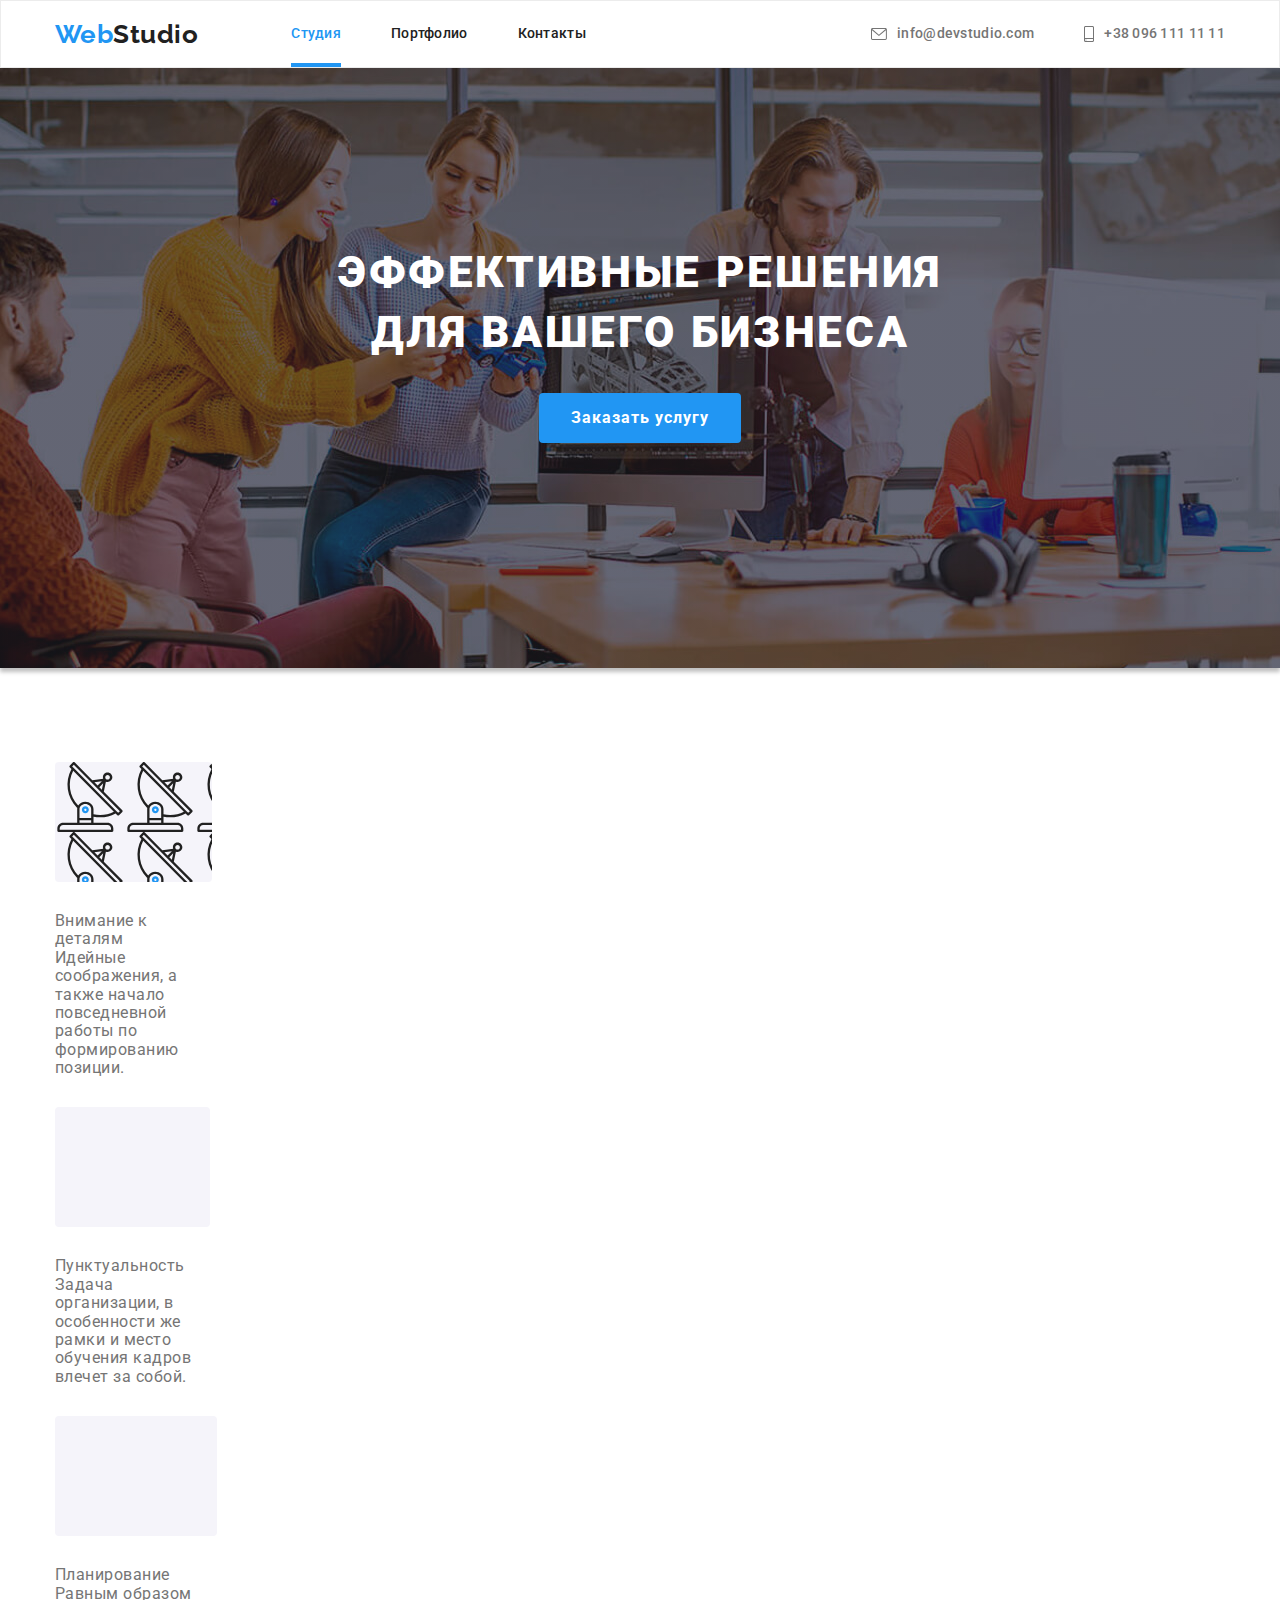
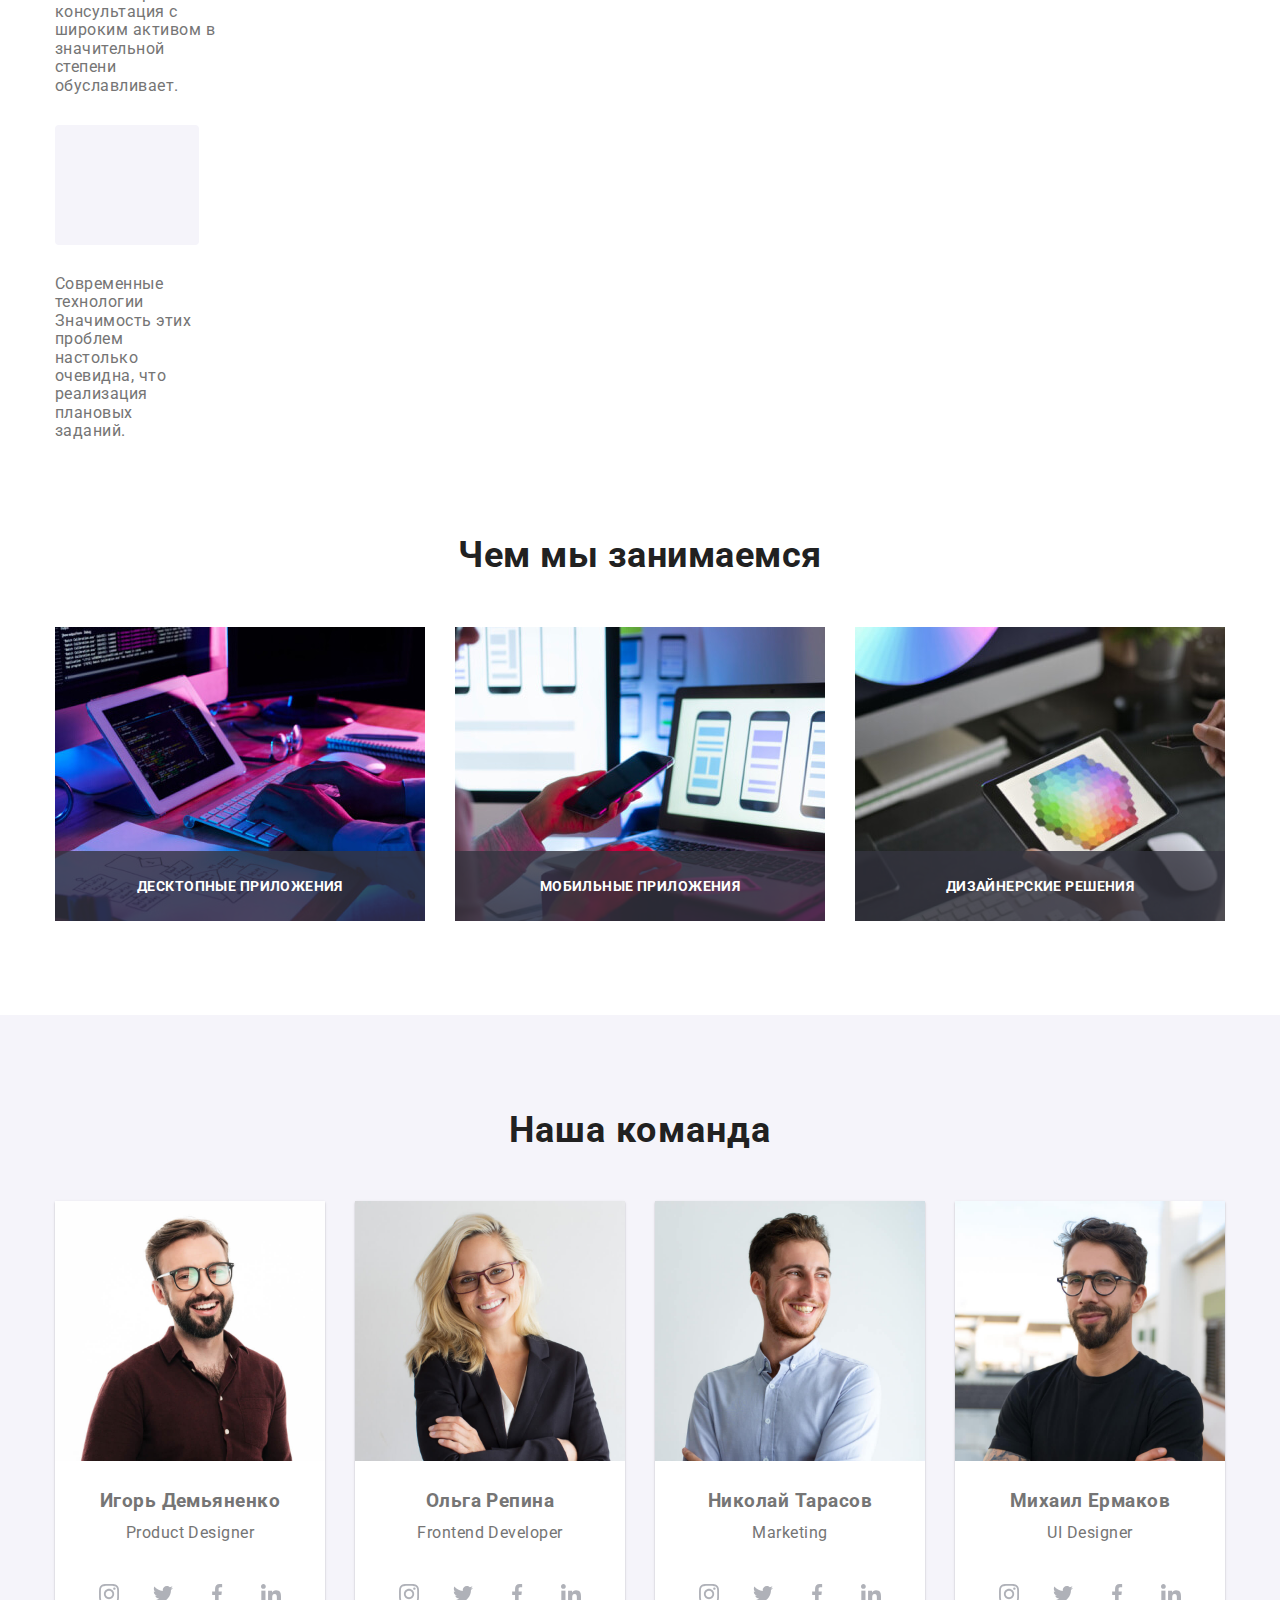
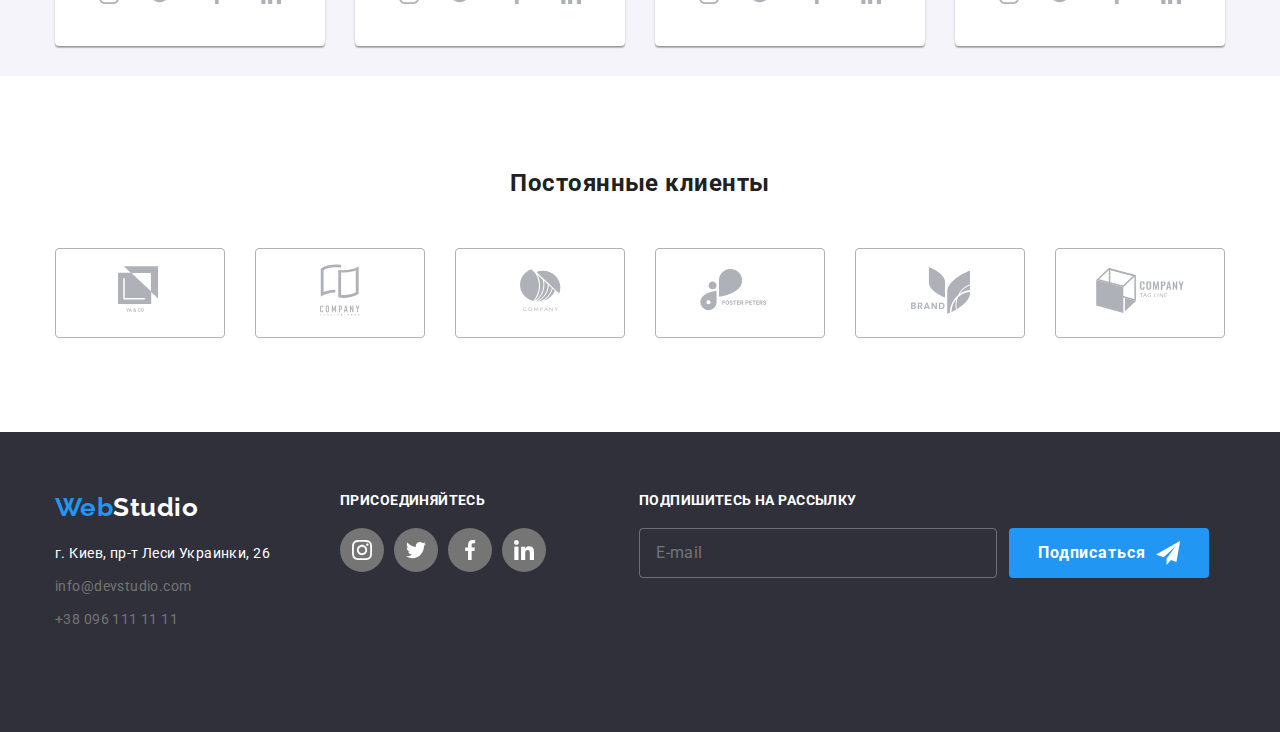
==== commit 9f9edad3: "Конкатенация селекторов" ====
--- a/index.html
+++ b/index.html
@@ -4,10 +4,9 @@
     <meta charset="UTF-8" />
     <meta name="viewport" content="width=device-width, initial-scale=1.0" />
     <title>ВебСтудия</title>
-    <!-- <base target="_blank"> -->
         <link href="https://fonts.googleapis.com/css2?family=Raleway:wght@700&family=Roboto:wght@400;500;700&display=swap" rel="stylesheet" />
         <link rel="stylesheet" href="https://cdnjs.cloudflare.com/ajax/libs/modern-normalize/1.0.0/modern-normalize.min.css" />
-        <link rel="stylesheet" href="./css/style.css" />
+        <link rel="stylesheet" href="./css/main.min.css"/>
   </head>
 
   <body class="body">
@@ -63,25 +62,40 @@
     </section>
 
       <!--Наши особенности-->
-      <section class="section-fearutes">
+      <section class="section-features">
         <div class="conteiner">
           <h2 class="visually-hidden">Наши особенности</h2>
             <ul class="features-list  list">
-              <li class="features-list-item-antenna position">
-                <p class="features-list-title">Внимание к деталям</p>
-                <p class="features-list-text">Идейные соображения, а также начало повседневной работы по формированию позиции.</p>
-              </li>
-              <li class="features-list-item-clock position">
+              <li class="features-list-item">
+                  <div class="features-list-item-description">
+                      <div class="features-list-item-icon antenna"></div>
+                      <p class="features-list-title">Внимание к деталям</p>
+                      <p class="features-list-text">Идейные соображения, а также начало повседневной работы по формированию позиции.</p>
+                </div>
+              </li>
+
+              <li class="features-list-item">
+                <div class="features-list-item-description">
+                  <div class="features-list-item-icon clock"></div>
                 <p class="features-list-title">Пунктуальность</p>
                 <p class="features-list-text">Задача организации, в особенности же рамки и место обучения кадров влечет за собой.</p>
-              </li>
-              <li class="features-list-item-diagram position">
+              </div> 
+              </li>
+      
+              <li class="features-list-item">
+                <div class="features-list-item-description">
+                  <div class="features-list-item-icon diagram"></div>
                 <p class="features-list-title">Планирование</p>
                 <p class="features-list-text">Равным образом консультация с широким активом в значительной степени обуславливает.</p>
-              </li>
-              <li class="features-list-item-astronaut position">
+              </div>
+              </li>
+              
+              <li class="features-list-item">
+                <div class="features-list-item-description">
+                  <div class="features-list-item-icon astronaut"></div>
                 <p class="features-list-title">Современные технологии</p>
                 <p class="features-list-text">Значимость этих проблем настолько очевидна, что реализация плановых заданий.</p>
+              </div>
               </li>
             </ul>
         </div>
--- a/css/main.min.css
+++ b/css/main.min.css
@@ -0,0 +1,3 @@
+.visually-hidden{position:absolute !important;clip:rect(1px 1px 1px 1px);clip:rect(1px, 1px, 1px, 1px);padding:0 !important;border:0 !important;height:1px !important;width:1px !important;overflow:hidden}:root{--primery-text-color: #757575;--title-text-color: #212121;--accent-color: #2196f3;--footer-contact-color: rgba(255, 255, 255, 0.6);--primery-white-color: #ffffff;--portfolio-button-color: #F5F4FA;--hero-footer-background-color: #2F303A
+}*,*::before,*::after{margin:0;padding:0}img{display:block}address{font-style:normal}button{cursor:pointer}.link,.phone,.hero-button,.social-list-item-link,.filter-button,.clients-logo-svg,.modal-close-btn-svg,.modal-form-btn,.modal-form-input{transition:all 250ms cubic-bezier(0.4, 0, 0.2, 1)}.body{background-color:var(--primery-white-color);color:var(--primery-text-color);font-family:Roboto, sans-serif;letter-spacing:0.03em}.conteiner{margin:0 auto;width:1200px;padding:0 15px}.list{list-style:none}.social-list{display:flex;justify-content:center;margin-bottom:30px}.social-list-item:not(:last-child){margin-right:10px}.social-list-item-link{display:flex;justify-content:center;align-items:center;width:44px;height:44px;background-color:#ffffff;border-radius:50%}.social-list-item-link:hover{background-color:var(--accent-color)}.social-list-item-link:hover .social-list-item-svg{fill:var(--primery-white-color)}.footer .social-list-item-link{background-color:var(--primery-text-color)}.footer .social-list-item-link:hover{background-color:var(--accent-color)}.social-list-item-svg{width:20px;height:20px;fill:#AFB1B8}.footer .social-list-item-svg{width:20px;height:20px;fill:var(--primery-white-color)}.is-hidden{opacity:0;visibility:hidden;pointer-events:none}.pop-ups{position:fixed;left:0;right:0;top:0;bottom:0;z-index:9;background-color:rgba(0,0,0,0.5);transition:all 500ms ease}.pop-ups_popup{position:absolute;left:0;right:0;top:0;bottom:0;overflow:hidden auto;padding:20px 0;display:flex}.pop-ups_modal{max-width:528px;width:100%;min-height:581px;padding:40px;position:relative;margin:auto;background-color:var(--primery-white-color);box-shadow:0px 1px 3px rgba(0,0,0,0.12),0px 1px 1px rgba(0,0,0,0.14),0px 2px 1px rgba(0,0,0,0.2);border-radius:4px;transform:translateY(0) scale(1) rotate(720deg);transition:all 750ms ease;transition-delay:1s}.pop-ups.is-hidden{opacity:0;visibility:hidden;transition-delay:1s}.is-hidden .pop-ups_modal{transform:translateY(-200%) scale(0.4);transition-delay:0s}.modal-close-btn{position:absolute;display:flex;justify-content:center;align-items:center;right:8px;top:8px;border-radius:50%;width:30px;height:30px;background:var(--primery-white-color);border:1px solid rgba(0,0,0,0.1)}.modal-close-btn-svg{width:18px;height:18px;fill:var(--title-text-color)}.modal-close-btn:hover .modal-close-btn-svg{fill:var(--accent-color)}.modal-form-title{margin-bottom:12px;font-weight:700;font-size:20px;line-height:1.15;text-align:center;letter-spacing:0.03em;color:var(--title-text-color)}.modal-form{display:flex;flex-direction:column}.modal-form-field{position:relative;margin-bottom:10px}.modal-form-users-info{margin-bottom:5px}.modal-form-input{width:100%;height:40px;padding-left:42px;border:1px solid rgba(33,33,33,0.2);border-radius:4px;font-weight:400;font-size:12px;line-height:1.167;letter-spacing:0.01em;color:var(--primery-text-color)}.modal-form-input-icon-svg{position:absolute;top:50%;left:12px;transform:translateY(0%);width:18px;height:18px;fill:var(--title-text-color);pointer-events:none}.modal-form-input:focus+.modal-form-input-icon-svg{fill:var(--accent-color)}.modal-form-input:focus,.modal-form-message:focus{outline:none;border-color:var(--accent-color)}.modal-form-message-text{font-weight:400;font-size:12px;line-height:1.167;letter-spacing:0.01em;color:rgba(117,117,117,0.5);cursor:text}.modal-form-message{width:100%;height:120px;padding:12px 16px;border:1px solid rgba(33,33,33,0.2);border-radius:4px;resize:none;font-weight:400;font-size:12px;line-height:1.167;letter-spacing:0.01em;color:var(--primery-text-color)}.modal-form-label-checkbox{display:flex;align-items:center;margin-bottom:30px}.modal-form-label-checkbox::before{content:"";display:block;width:16px;height:15px;outline:0.2px solid var(--title-text-color);background-color:var(--primery-white-color);margin-right:7px}.modal-form-label-checkbox-text{font-weight:400;font-size:14px;line-height:1.71;letter-spacing:0.03em;margin-right:4px}.modal-form-checkbox:checked+.modal-form-label-checkbox{color:var(--accent-color)}.modal-form-checkbox:checked+.modal-form-label-checkbox::before{background-image:url(../images/mod_window/icon-check.svg)}.modal-form-label-checkbox-link{color:var(--accent-color)}.modal-form-btn{width:200px;height:50px;border:transparent;margin:auto;background:var(--accent-color);box-shadow:0px 4px 4px rgba(0,0,0,0.15);border-radius:4px;font-weight:400;font-size:16px;line-height:1.87;text-align:center;letter-spacing:0.06em;color:var(--primery-white-color);outline:none}.header{background-color:var(--primery-white-color);border:1px solid #ECECEC}.header .conteiner{display:flex;align-items:center}.header .navigation{display:flex;align-items:center}.header .link{color:var(--title-text-color);font-weight:500;font-size:14px;line-height:1.14;letter-spacing:0.02em;text-decoration:none;padding:25px 0;position:relative}.header .link:hover,.header .link:focus{color:var(--accent-color)}.header .link.current{color:var(--accent-color)}.navigation-list{display:flex}.navigation-list-item{width:max-content}.navigation-list-item:not(:last-child){margin-right:50px}.navigation-list-item .link{display:inline-block}.link.current::after{content:"";width:100%;height:4px;background-color:var(--accent-color);display:block;position:absolute;left:0px;right:0px;bottom:0}.link.current::after:hover::after{color:var(--accent-color)}.link:hover.current::after{background-color:var(--accent-color)}.logo{display:flex;margin-right:93px;color:var(--title-text-color);font-family:Raleway;font-weight:700;font-size:26px;text-decoration:none;line-height:1.19}.logo>span{color:var(--accent-color)}.contact-list{display:flex;align-items:center;margin-left:auto}.contact-list .phone{color:var(--primery-text-color);font-weight:500;font-size:14px;line-height:1.14;letter-spacing:0.02em;text-decoration:none}.contact-list .phone:hover,.contact-list .phone:focus{color:var(--accent-color)}.contact-list .link{color:var(--primery-text-color)}.contact-list .link:hover,.contact-list .link:focus{color:var(--accent-color)}.contact-list .phone:hover .contact-list-item-svg{fill:var(--accent-color)}.contact-list .link:hover .contact-list-item-svg{fill:var(--accent-color)}.contact-list-item{display:flex;align-items:center}.contact-list-item:not(:last-child){margin-right:50px}.contact-list-item .link,.contact-list-item .phone{display:flex;align-items:center}.contact-list-item-svg{fill:var(--primery-text-color);margin-right:10px}.svg-email{width:16px;height:12px;cursor:pointer}.svg-phone{width:10px;height:16px;cursor:pointer}.hero-title{color:var(--primery-white-color);font-weight:900;font-size:44px;line-height:1.36;text-align:center;letter-spacing:0.06em;text-transform:uppercase;margin-bottom:30px}.hero-button{border-radius:4px;border:transparent;font-family:inherit;color:var(--primery-white-color);font-weight:700;font-size:16px;line-height:1.87;letter-spacing:0.06em;background-color:var(--accent-color);text-decoration:none;text-align:center;padding:10px 32px;min-width:200px;height:50px}.hero-button:hover{color:var(--accent-color);background-color:var(--primery-white-color)}.hero-button:focus{outline:none}.section-hero{display:flex;min-height:600px;max-width:1600px;padding-bottom:50px;padding-right:15px;padding-left:15px;justify-content:center;align-items:center;margin-right:auto;margin-left:auto;margin-bottom:94px;background-image:linear-gradient(to right, rgba(47,48,58,0.4), rgba(47,48,58,0.4)),url(../images/hero/Img.jpg);background-repeat:no-repeat;background-position:center;background-size:cover;box-shadow:0px 4px 4px rgba(0,0,0,0.25)}.section-hero-box{text-align:center;max-width:696px}.section-features{margin-bottom:94px}.section-features .conteiner{display:flex}.features-list{display:flex;flex-wrap:wrap;margin:-15px}.features-list-item-description{width:calc(100%/4);padding:15px}.features-list-item-icon{position:relative;width:100%;height:120px;border-radius:4px;background-color:#F5F4FA;margin-bottom:30px;padding:15px}.features-list-item-icon::before{content:"";position:absolute;left:0;right:0;bottom:0;top:0}.antenna{background-image:url(../images/our_features/antenna.svg)}.clock{background-image:url(../images/our_features/.clock.svg)}.diagram{background-image:url(../images/our_features/.diagram.svg)}.astronaut{background-image:url(../images/our_features/.astronaut.svg)}.section-wwd{margin-bottom:94px}.section-wwd-title{margin-bottom:50px;color:var(--title-text-color);font-weight:700;font-size:36px;line-height:1.17;text-align:center}.section-wwd-list{display:flex}.section-wwd-list-item:not(:last-child){margin-right:30px}.section-wwd-list-item{position:relative}.box-title{color:var(--primery-white-color);font-weight:700;font-size:14px;line-height:1.142;text-align:center;letter-spacing:0.03em;text-transform:uppercase}.box-img{display:flex;justify-content:center;align-items:center;text-align:center;width:370px;min-height:70px;background-color:rgba(52,53,64,0.8);position:absolute;z-index:1;bottom:0;left:0}.section-team{padding-top:94px;padding-bottom:30px;margin-bottom:94px;background-color:var(--portfolio-button-color)}.section-team-title{margin-bottom:50px;color:var(--title-text-color);font-size:36px;line-height:42px;letter-spacing:0.03em;font-weight:700;line-height:1.19;text-align:center}.team-list{display:flex}.team-list-item:not(:last-child){margin-right:30px}.team-list-item{text-align:center;background-color:var(--primery-white-color);border-radius:0px 0px 4px 4px;box-shadow:0px 1px 3px rgba(0,0,0,0.12),0px 1px 1px rgba(0,0,0,0.14),0px 2px 1px rgba(0,0,0,0.2)}.team-img{margin-bottom:30px}.team-title{margin-bottom:10px}.team-text{font-weight:400;font-size:16px;line-height:1.19;margin-bottom:30px}.section-our-clients{margin-bottom:94px;text-align:center}.section-our-clients-title{color:var(--title-text-color);margin-bottom:50px}.our-clients-list{display:flex;justify-content:center;align-items:center}.our-clients-list-item{display:flex;justify-content:center;align-items:center;width:170px;height:90px;background-color:var(--primery-white-color);border:1px solid #AFB1B8;border-radius:4px;align-items:center}.our-clients-list-item:not(:last-child){margin-right:30px}.our-clients-list-item:hover{border:1px solid var(--accent-color)}.our-clients-list-item:hover .clients-logo-svg{fill:var(--accent-color)}.clients-logo-svg{fill:#AFB1B8}.footer{padding-top:60px;padding-bottom:60px;background-color:var(--hero-footer-background-color)}.footer .conteiner{display:flex;margin-left:auto}.footer .logo{color:var(--primery-white-color);font-family:Raleway;font-weight:700;font-size:26px;line-height:1.19;text-decoration:none;margin:0 0 20px}.footer .logo .logo>span{color:var(--accent-color)}.footer-contact{display:flex;flex-direction:column}.footer-contact-info{margin-right:70px}.address{display:flex;flex-direction:column}.address-map{color:var(--primery-white-color);font-weight:400;font-size:14px;line-height:1.71;letter-spacing:0.03em;text-decoration:none;margin-bottom:9px}.footer-contact .link,.footer-contact .phone{color:var(--primery-text-color);font-weight:400;font-size:14px;line-height:1.71;letter-spacing:0.03em;text-decoration:none}.footer-contact .link .link:hover,.footer-contact .link .phone:hover,.footer-contact .link .link:focus,.footer-contact .link .phone:focus,.footer-contact .phone .link:hover,.footer-contact .phone .phone:hover,.footer-contact .phone .link:focus,.footer-contact .phone .phone:focus{color:var(--accent-color)}.footer-contact-item:not(:last-child){margin-bottom:9px}.footer-social{margin-right:93px}.footer-social-title{font-weight:700;font-size:14px;line-height:1.142;letter-spacing:0.03em;text-transform:uppercase;color:var(--primery-white-color);margin-bottom:20px}.mail-box{display:flex;width:570px;height:86px;margin-bottom:94px;flex-wrap:wrap}.mail-title{font-weight:700;font-size:14px;line-height:1.143;letter-spacing:0.03em;text-transform:uppercase;color:var(--primery-white-color);margin-bottom:20px}.mail-form{width:570px;height:50px;display:flex}.mail-form-input{padding:0 16px;width:358px;height:50px;border:none;border-radius:4px;border:1px solid rgba(255,255,255,0.3);background-color:transparent;margin-right:12px;font-weight:400;font-size:16px;line-height:1.25;letter-spacing:0.03em;color:var(--primery-white-color)}.mail-form-input:focus{outline:none;border:1px solid var(--primery-white-color)}.mail-button{display:flex;align-items:center;border-radius:4px;border:transparent;font-family:inherit;color:var(--primery-white-color);font-weight:700;font-size:16px;line-height:1.87;letter-spacing:0.06em;background-color:var(--accent-color);text-decoration:none;text-align:center;padding:10px 29px;min-width:200px;height:50px}.mail-button:focus{outline:none;border:1px solid var(--primery-white-color)}.mail-button::after{content:"";width:24px;height:24px;color:var(--primery-white-color);background-image:url(../images/sociallink/icon-send.svg);background-size:contain;margin-left:10px}
+/*# sourceMappingURL=main.min.css.map */